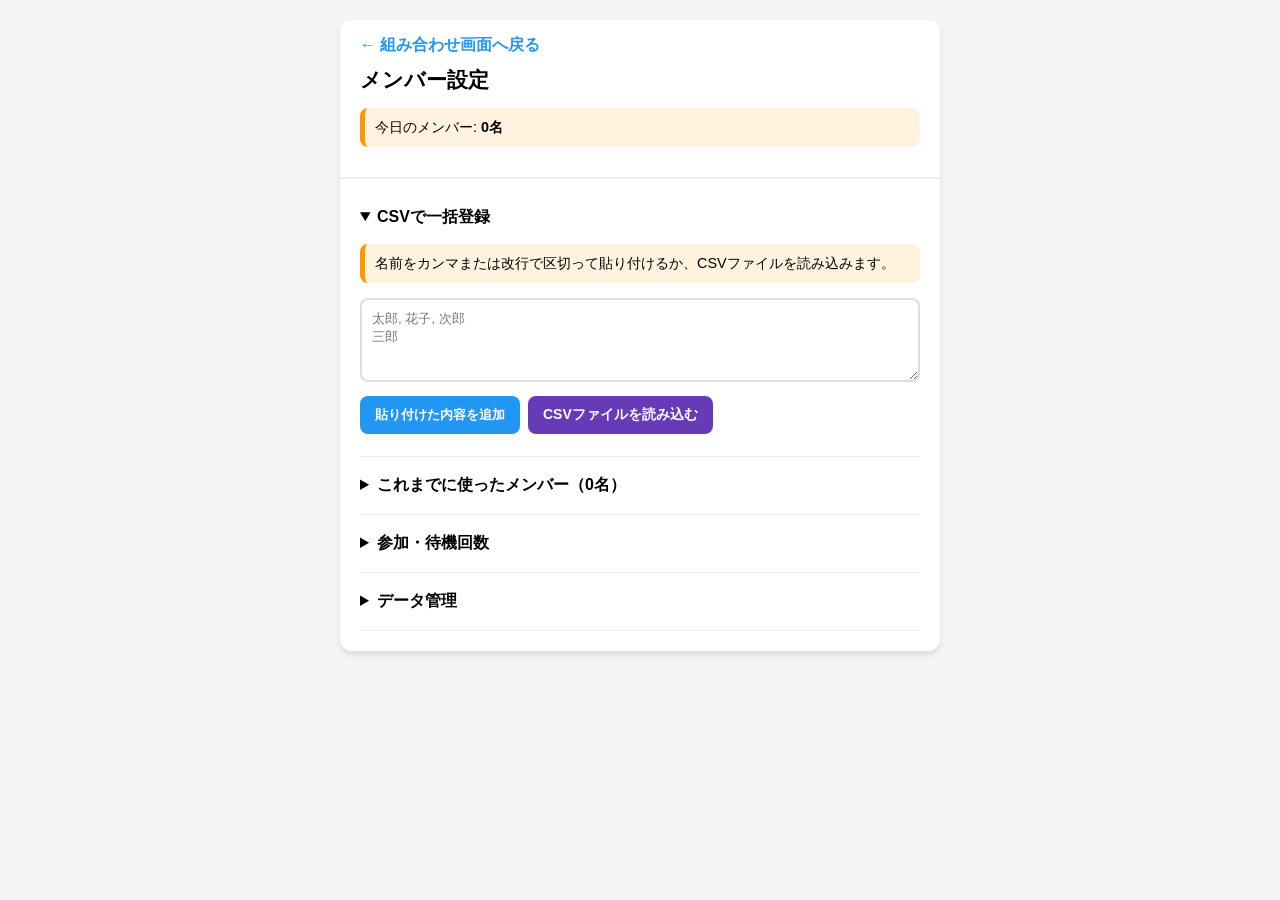
==== manage.html @ 8b9e9749 "Move four management features to a dedicated settings page - Extract shared state and storage into d" ====
<!DOCTYPE html>
<html lang="ja">
<head>
    <meta charset="UTF-8">
    <meta name="viewport" content="width=device-width, initial-scale=1.0">
    <title>メンバー設定 | Badminton Teamizer</title>
    <link rel="stylesheet" href="main.css">
</head>
<body>

    <div class="page-container">
        <div class="page-header">
            <a class="btn-back" href="index.html">← 組み合わせ画面へ戻る</a>
            <h1>メンバー設定</h1>
            <p class="info-text">今日のメンバー: <strong><span id="currentMemberCount">0</span>名</strong></p>
        </div>

        <div class="page-body">
            <details class="panel-section" open>
                <summary>CSVで一括登録</summary>
                <p class="info-text">名前をカンマまたは改行で区切って貼り付けるか、CSVファイルを読み込みます。</p>
                <textarea id="csvInput" class="csv-input" rows="4" placeholder="太郎, 花子, 次郎&#10;三郎"></textarea>
                <div class="data-actions">
                    <button class="btn-add" onclick="importMembersFromText()">貼り付けた内容を追加</button>
                    <label class="btn-apply file-label">
                        CSVファイルを読み込む
                        <input type="file" id="csvFile" accept=".csv,text/csv,text/plain" onchange="importMembersFromFile(event)">
                    </label>
                </div>
                <div id="csvResult" class="csv-result"></div>
            </details>

            <details class="panel-section">
                <summary>これまでに使ったメンバー（<span id="archiveCount">0</span>名）</summary>
                <p class="info-text">タップすると今日のメンバーに追加します。✕で履歴から削除します。</p>
                <div id="archiveList" class="member-list"></div>
                <button class="btn-danger" onclick="clearArchive()">今日のメンバー以外を履歴から削除</button>
            </details>

            <details class="panel-section">
                <summary>参加・待機回数</summary>
                <p class="info-text">「組み合わせ作成」のたびに記録されます。</p>
                <div id="statsTable"></div>
                <button class="btn-danger" onclick="resetStats()">回数をリセット</button>
            </details>

            <details class="panel-section">
                <summary>データ管理</summary>
                <p class="info-text">メンバー・プリセット・コート設定・記録をまとめて保存／復元します。</p>
                <div class="data-actions">
                    <button class="btn-add" onclick="exportData()">バックアップを書き出す</button>
                    <label class="btn-apply file-label">
                        バックアップを読み込む
                        <input type="file" id="importFile" accept="application/json,.json" onchange="importData(event)">
                    </label>
                </div>
            </details>
        </div>
    </div>

    <script src="data.js"></script>
    <script src="manage.js"></script>
</body>
</html>
---- main.css ----
:root {
    --court-green: #2e7d32;
    --court-line: #ffffff;
    --accent-color: #ff9800;
    --primary-color: #2196f3;
}

body {
    font-family: 'Helvetica Neue', Arial, "Hiragino Kaku Gothic ProN", "Hiragino Sans", Meiryo, sans-serif;
    background-color: #f5f5f5;
    margin: 0;
    padding: 20px;
    display: flex;
    flex-direction: column;
    align-items: center;
}

/* メニュー・タイマー関連 */
.menu-container {
    width: 100%;
    max-width: 600px;
    margin-bottom: 10px;
    text-align: center;
}

.btn-menu {
    background-color: #546e7a;
    color: white;
    width: 100%;
    padding: 10px;
    border-radius: 8px 8px 0 0;
}

.timer-section {
    background: #333;
    color: white;
    padding: 20px;
    border-radius: 0 0 12px 12px;
    margin-bottom: 20px;
}

.timer-display {
    font-size: 48px;
    font-family: monospace;
    color: #00e676;
    margin-bottom: 10px;
}

/* 追加: モード選択のスタイル */
.mode-selection {
    margin: 10px 0;
    display: flex;
    gap: 15px;
    align-items: center;
}

.mode-selection label {
    cursor: pointer;
}

.error-text {
    margin-top: 10px;
    padding: 10px;
    background: #ffebee;
    color: #c62828;
    border-left: 5px solid #c62828;
    border-radius: 8px;
    font-weight: bold;
}

/* 設定セクション */
.config-section {
    background: white;
    padding: 20px;
    border-radius: 12px;
    box-shadow: 0 4px 6px rgba(0,0,0,0.1);
    width: 100%;
    max-width: 600px;
    margin-bottom: 20px;
}

.input-group {
    display: flex;
    gap: 8px;
    margin-bottom: 15px;
    flex-wrap: wrap;
}

input[type="text"] {
    flex-grow: 1;
    padding: 10px;
    border: 2px solid #ddd;
    border-radius: 8px;
}

button {
    padding: 10px 15px;
    border: none;
    border-radius: 8px;
    cursor: pointer;
    font-weight: bold;
    transition: 0.2s;
}

.btn-add { background-color: var(--primary-color); color: white; }
.btn-apply { background-color: #673ab7; color: white; }
.btn-manage { background-color: #795548; color: white; }
.btn-danger { background-color: #c62828; color: white; }
.btn-draw { background-color: #4caf50; color: white; width: 100%; font-size: 18px; margin-top: 10px; }

.member-list {
    display: flex;
    flex-wrap: wrap;
    gap: 8px;
    margin: 15px 0;
    min-height: 40px;
    padding: 10px;
    background: #fafafa;
    border-radius: 8px;
}

.member-chip {
    background: white;
    padding: 8px 15px;
    border-radius: 8px;
    border: 2px solid #ddd;
    font-weight: bold;
}

.member-chip.selected {
    background: var(--accent-color);
    color: white;
    border-color: #e65100;
    animation: pulse 1s infinite;
}

@keyframes pulse {
    0% { transform: scale(1); }
    50% { transform: scale(1.05); }
    100% { transform: scale(1); }
}

/* コート表示 */
.courts-container {
    display: flex;
    flex-wrap: wrap;
    gap: 20px;
    justify-content: center;
    width: 100%;
}

.court-wrapper {
    background: var(--court-green);
    width: 280px;
    min-height: 250px;
    border: 4px solid var(--court-line);
    position: relative;
    display: flex;
    flex-direction: column;
    justify-content: space-between;
    padding: 6px 0;
    margin-top: 25px;
}

/* コートの片側（奥側 / 手前側）: 人数セレクトと選手枠 */
.court-side {
    display: flex;
    flex-direction: column;
    gap: 6px;
    padding: 4px 8px;
}

.court-side-header {
    display: flex;
    align-items: center;
    gap: 6px;
    color: var(--court-line);
    font-size: 0.85em;
    font-weight: bold;
}

.court-side-header select {
    padding: 2px 4px;
    border: 1px solid #ddd;
    border-radius: 6px;
    font-size: 13px;
}

.member-chip.empty {
    background: rgba(255,255,255,0.25);
    border-color: rgba(255,255,255,0.5);
    color: rgba(255,255,255,0.7);
    min-width: 20px;
    text-align: center;
}

.court-label {
    position: absolute;
    top: -25px;
    left: 0;
    font-weight: bold;
}

.net-line { height: 2px; background: var(--court-line); width: 100%; }
.player-slot { display: flex; flex-wrap: wrap; justify-content: space-around; gap: 6px; width: 100%; min-height: 40px; align-items: center; }

.waiting-room {
    margin-top: 30px;
    width: 100%;
    max-width: 600px;
    background: white;
    padding: 15px;
    border-radius: 12px;
}

.info-text {
    font-size: 0.9em;
    background: #fff3e0;
    padding: 10px;
    border-radius: 8px;
    border-left: 5px solid var(--accent-color);
    margin-bottom: 15px;
}
/* ==========================================
   メンバー管理パネル
   ========================================== */
.overlay {
    position: fixed;
    inset: 0;
    background: rgba(0,0,0,0.5);
    display: flex;
    justify-content: center;
    align-items: center;
    padding: 20px;
    overflow: hidden;
    z-index: 100;
}

.panel {
    background: white;
    border-radius: 12px;
    width: 100%;
    max-width: 600px;
    max-height: 100%;
    display: flex;
    flex-direction: column;
    box-shadow: 0 8px 24px rgba(0,0,0,0.3);
}

.panel-header {
    display: flex;
    align-items: center;
    justify-content: space-between;
    padding: 15px 20px;
    border-bottom: 2px solid #eee;
    background: white;
    border-radius: 12px 12px 0 0;
    flex-shrink: 0;
}

.panel-header h2 { margin: 0; font-size: 1.2em; }

.btn-close {
    background: none;
    font-size: 1.2em;
    color: #666;
    padding: 4px 10px;
}

.panel-body {
    padding: 10px 20px 20px;
    overflow-y: auto;
    -webkit-overflow-scrolling: touch;
}

.panel-section {
    border-bottom: 1px solid #eee;
    padding: 12px 0;
}

.panel-section summary {
    cursor: pointer;
    font-weight: bold;
    padding: 6px 0;
}

.panel-section .info-text { margin-top: 10px; }

.preset-create {
    display: flex;
    gap: 8px;
    flex-wrap: wrap;
    margin-bottom: 10px;
}

.preset-list { display: flex; flex-direction: column; gap: 8px; }

.preset-row {
    display: flex;
    align-items: center;
    gap: 8px;
    flex-wrap: wrap;
    padding: 10px;
    background: #fafafa;
    border-radius: 8px;
}

.preset-name { font-weight: bold; flex-grow: 1; }
.preset-row button { padding: 6px 10px; font-size: 0.85em; }

.empty-note { color: #888; font-size: 0.9em; padding: 6px 0; }

.csv-input {
    width: 100%;
    box-sizing: border-box;
    padding: 10px;
    border: 2px solid #ddd;
    border-radius: 8px;
    font-family: inherit;
    margin-bottom: 10px;
}

.csv-result { font-size: 0.9em; margin-top: 10px; color: #2e7d32; }

.data-actions { display: flex; gap: 8px; flex-wrap: wrap; }

.file-label {
    display: inline-block;
    padding: 10px 15px;
    border-radius: 8px;
    cursor: pointer;
    font-weight: bold;
    font-size: 14px;
}

.file-label input[type="file"] { display: none; }

.archive-chip {
    display: flex;
    align-items: center;
    gap: 6px;
}

.archive-chip .chip-remove {
    background: none;
    color: #c62828;
    padding: 0 2px;
    font-size: 0.9em;
}

.stats-table { width: 100%; border-collapse: collapse; font-size: 0.9em; }
.stats-table th, .stats-table td {
    padding: 6px 8px;
    border-bottom: 1px solid #eee;
    text-align: left;
}
.stats-table th { color: #666; }
.stats-table td:not(:first-child) { text-align: right; }

/* ==========================================
   メンバー設定ページ (manage.html)
   ========================================== */
.page-container {
    width: 100%;
    max-width: 600px;
    background: white;
    border-radius: 12px;
    box-shadow: 0 4px 6px rgba(0,0,0,0.1);
}

.page-header {
    padding: 15px 20px;
    border-bottom: 2px solid #eee;
}

.page-header h1 {
    font-size: 1.3em;
    margin: 10px 0 0;
}

.btn-back {
    display: inline-block;
    color: var(--primary-color);
    font-weight: bold;
    text-decoration: none;
}

.page-body { padding: 10px 20px 20px; }

.btn-page-link {
    display: block;
    margin-top: 15px;
    padding: 12px;
    background-color: #546e7a;
    color: white;
    text-align: center;
    text-decoration: none;
    border-radius: 8px;
    font-weight: bold;
}
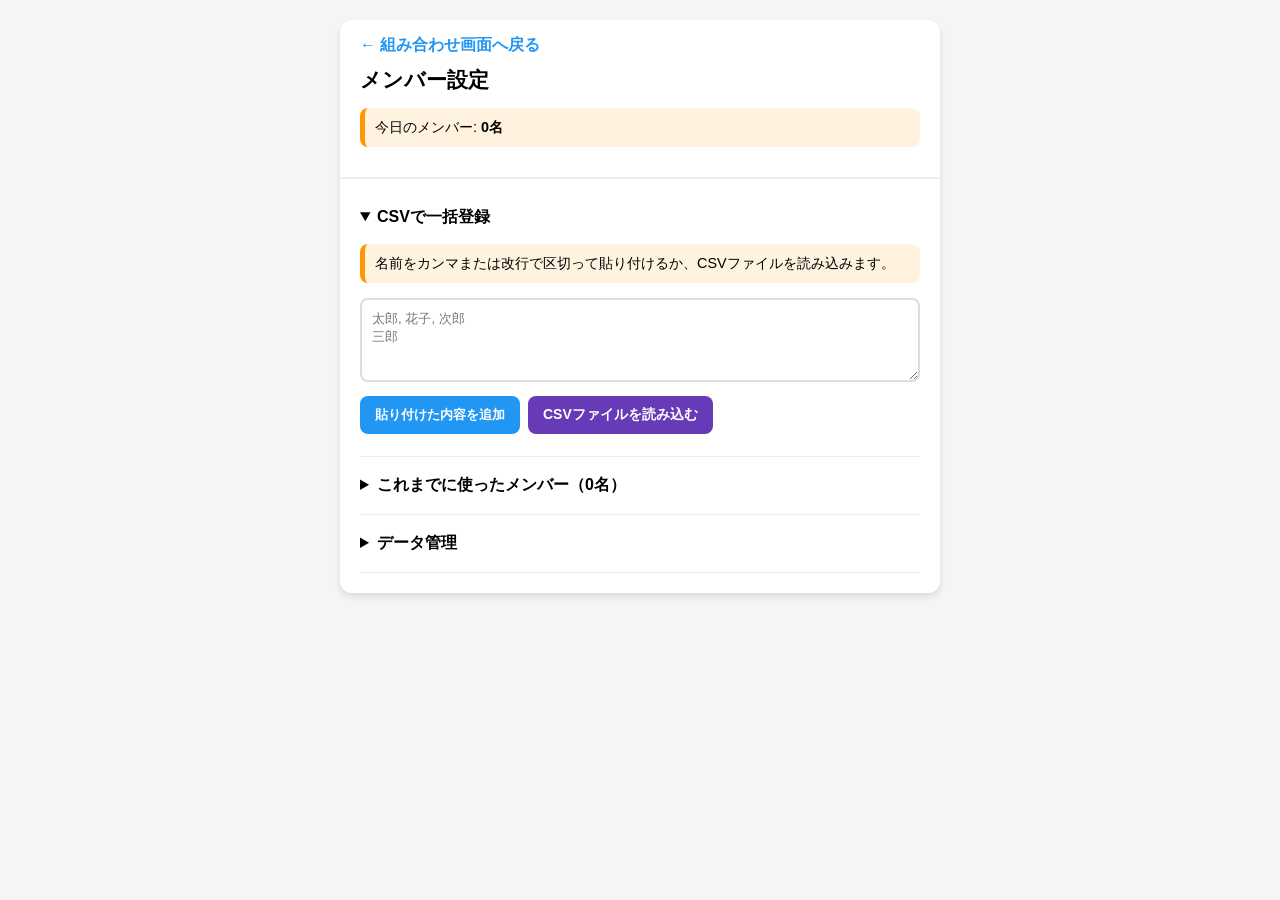
==== commit 8e7377ba: "Show play counts in member lists and drop the separate stats section - Remove the preset pick dialog" ====
--- a/manage.html
+++ b/manage.html
@@ -32,16 +32,10 @@
 
             <details class="panel-section">
                 <summary>これまでに使ったメンバー（<span id="archiveCount">0</span>名）</summary>
-                <p class="info-text">タップすると今日のメンバーに追加します。✕で履歴から削除します。</p>
+                <p class="info-text">タップすると今日のメンバーに追加します。✕で履歴から削除します。数字は組み合わせに入った回数です。</p>
+                <div id="archiveSort"></div>
                 <div id="archiveList" class="member-list"></div>
                 <button class="btn-danger" onclick="clearArchive()">今日のメンバー以外を履歴から削除</button>
-            </details>
-
-            <details class="panel-section">
-                <summary>参加・待機回数</summary>
-                <p class="info-text">「組み合わせ作成」のたびに記録されます。</p>
-                <div id="statsTable"></div>
-                <button class="btn-danger" onclick="resetStats()">回数をリセット</button>
             </details>
 
             <details class="panel-section">
--- a/main.css
+++ b/main.css
@@ -285,13 +285,6 @@
 }
 
 .panel-section .info-text { margin-top: 10px; }
-
-.preset-create {
-    display: flex;
-    gap: 8px;
-    flex-wrap: wrap;
-    margin-bottom: 10px;
-}
 
 .preset-list { display: flex; flex-direction: column; gap: 8px; }
 
@@ -398,3 +391,118 @@
     border-radius: 8px;
     font-weight: bold;
 }
+
+/* ==========================================
+   クイック操作と簡易ダイアログ
+   ========================================== */
+.quick-actions {
+    display: flex;
+    gap: 8px;
+    flex-wrap: wrap;
+    padding: 10px 0 14px;
+    border-bottom: 1px solid #eee;
+}
+
+.btn-quick {
+    background: #eceff1;
+    color: #37474f;
+    border: 2px solid #cfd8dc;
+    font-size: 0.9em;
+    padding: 8px 12px;
+}
+
+.mini-dialog {
+    border: none;
+    border-radius: 12px;
+    padding: 20px;
+    width: 90%;
+    max-width: 420px;
+    box-shadow: 0 8px 24px rgba(0,0,0,0.3);
+}
+
+.mini-dialog::backdrop { background: rgba(0,0,0,0.5); }
+
+.mini-dialog h3 { margin: 0 0 6px; }
+
+.dialog-note {
+    margin: 0 0 12px;
+    font-size: 0.9em;
+    color: #666;
+}
+
+.mini-dialog input[type="text"] {
+    width: 100%;
+    box-sizing: border-box;
+    margin-bottom: 15px;
+}
+
+.dialog-list {
+    display: flex;
+    flex-direction: column;
+    gap: 8px;
+    max-height: 50vh;
+    overflow-y: auto;
+    margin-bottom: 15px;
+}
+
+.dialog-row {
+    display: flex;
+    align-items: center;
+    justify-content: space-between;
+    gap: 10px;
+    width: 100%;
+    padding: 12px;
+    background: #fafafa;
+    border: 2px solid #ddd;
+    text-align: left;
+}
+
+.dialog-row-sub { color: #666; font-weight: normal; font-size: 0.9em; }
+
+.mini-dialog .member-list { max-height: 50vh; overflow-y: auto; }
+
+.member-chip.picked {
+    background: var(--primary-color);
+    color: white;
+    border-color: #1565c0;
+}
+
+.dialog-actions {
+    display: flex;
+    justify-content: flex-end;
+    gap: 8px;
+    flex-wrap: wrap;
+}
+
+.btn-cancel { background: #eceff1; color: #37474f; }
+
+/* 並び順の切り替えと、チップ内の回数表示 */
+.sort-control {
+    display: flex;
+    align-items: center;
+    gap: 6px;
+    margin: 10px 0;
+    font-size: 0.9em;
+    color: #666;
+}
+
+.sort-control select {
+    padding: 4px 8px;
+    border: 2px solid #ddd;
+    border-radius: 6px;
+    font-size: 14px;
+}
+
+.member-chip .chip-count {
+    margin-left: 6px;
+    padding: 1px 6px;
+    background: #eceff1;
+    color: #546e7a;
+    border-radius: 10px;
+    font-size: 0.8em;
+}
+
+.member-chip.picked .chip-count {
+    background: rgba(255,255,255,0.3);
+    color: white;
+}
